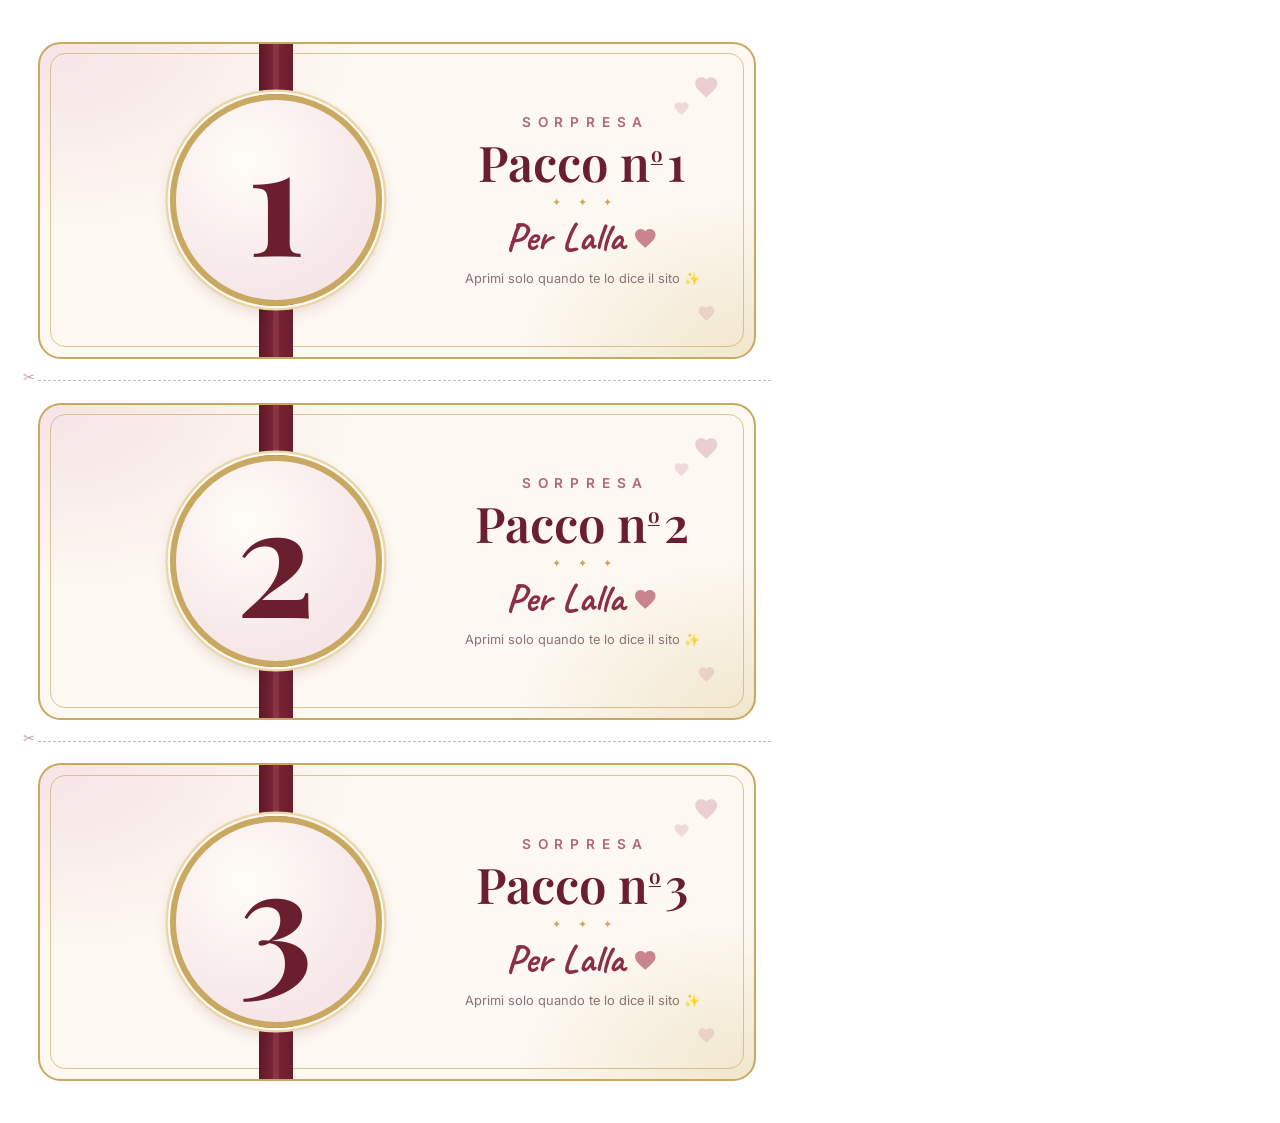
==== stampa/etichette-pacchi.html @ 2694a78d "Aggiunge le etichette stampabili per i 3 pacchi (A4) PDF pronto da stampare, anteprima PNG e sorgent" ====
<!doctype html>
<html lang="it"><head><meta charset="utf-8">
<link rel="stylesheet" href="https://fonts.googleapis.com/css2?family=Caveat:wght@600;700&family=Inter:wght@500;600&family=Playfair+Display:ital,wght@0,600;0,700;1,500&display=block">
<style>
@page { size: A4; margin: 0; }
* { box-sizing: border-box; }
html, body { margin: 0; }
body { width: 210mm; height: 297mm; padding: 11mm 10mm; display: flex; flex-direction: column; justify-content: space-between; background: #fff;
  -webkit-print-color-adjust: exact; print-color-adjust: exact; font-family: 'Inter', sans-serif; }
.cut { position: relative; height: 0; border-top: 0.35mm dashed #c9b7ba; margin: 0 -4mm; }
.cut span { position: absolute; left: 0; top: -2.6mm; font-size: 3.6mm; color: #b9a3a7; background: #fff; padding-right: 1mm; line-height: 1; }
.card { position: relative; height: 84mm; border-radius: 6mm; overflow: hidden;
  background: radial-gradient(120mm 70mm at 0% 0%, #f6e3e6 0%, transparent 70%), radial-gradient(90mm 60mm at 100% 100%, #f1e6cc 0%, transparent 70%), #fdf8f1;
  border: 0.6mm solid #c9a961; display: flex; align-items: center; }
.card::before { content: ''; position: absolute; inset: 2.6mm; border: 0.3mm solid rgba(201,169,97,.65); border-radius: 4mm; pointer-events: none; }
.ribbon { position: absolute; top: 0; bottom: 0; left: 58mm; width: 9mm; background: linear-gradient(90deg, #5e1828, #7d2537 45%, #6b1e2e); }
.ribbon::after { content: ''; position: absolute; inset: 0 3.6mm; background: rgba(255,255,255,.08); }
.medal { position: relative; z-index: 2; margin-left: 19mm; width: 87mm; height: 64mm; display: flex; align-items: center; justify-content: center; }
.medal .ring { width: 56mm; height: 56mm; border-radius: 50%; background: radial-gradient(circle at 35% 30%, #fffdf8, #f6e6e8 70%);
  border: 1.6mm solid #c9a961; box-shadow: 0 0 0 0.6mm #fdf8f1, 0 0 0 1.2mm #e8d7a8, 0 1.5mm 4mm rgba(107,30,46,.18);
  display: flex; align-items: center; justify-content: center; }
.medal .num { font-family: 'Playfair Display', Georgia, serif; font-weight: 700; font-size: 40mm; line-height: 1; color: #6b1e2e; margin-top: -3mm; }
.text { position: relative; z-index: 2; flex: 1; padding: 0 12mm 0 4mm; text-align: center; }
.kicker { font-size: 3.6mm; letter-spacing: .5em; text-transform: uppercase; color: #b06775; font-weight: 600; margin-left: .5em; }
.title { font-family: 'Playfair Display', Georgia, serif; font-weight: 600; font-size: 13mm; color: #6b1e2e; margin: 1.5mm 0 1mm; line-height: 1.05; }
.title .deg { font-size: .42em; vertical-align: .95em; text-decoration: underline; text-decoration-thickness: .06em; text-underline-offset: .12em; margin: 0 .04em 0 .02em; }
.orn { color: #c9a961; letter-spacing: .6em; font-size: 3mm; margin: 2mm 0 2.5mm .6em; }
.for { font-family: 'Caveat', cursive; font-weight: 700; font-size: 10.5mm; color: #8a2f45; line-height: 1; display: inline-flex; align-items: center; gap: 2mm; }
.for svg { width: 6.5mm; height: 6.5mm; fill: #c9848f; }
.note { font-size: 3.4mm; color: #8a7277; margin-top: 3.5mm; }
.heart { position: absolute; fill: #c9848f; opacity: .35; }
</style></head><body>
<script>
const H = '<path d="M12 21.35l-1.45-1.32C5.4 15.36 2 12.28 2 8.5 2 5.42 4.42 3 7.5 3c1.74 0 3.41.81 4.5 2.09C13.09 3.81 14.76 3 16.5 3 19.58 3 22 5.42 22 8.5c0 3.78-3.4 6.86-8.55 11.54L12 21.35z"/>';
const notes = ['Aprimi solo quando te lo dice il sito ✨', 'Aprimi solo quando te lo dice il sito ✨', 'Aprimi solo quando te lo dice il sito ✨'];
let html = '';
[1,2,3].forEach((n, i) => {
  if (i) html += '<div class="cut"><span>✂</span></div>';
  html += `<div class="card">
    <div class="ribbon"></div>
    <svg class="heart" viewBox="0 0 24 24" style="width:7mm;right:9mm;top:8mm">${H}</svg>
    <svg class="heart" viewBox="0 0 24 24" style="width:4.5mm;right:17mm;top:15mm;opacity:.25">${H}</svg>
    <svg class="heart" viewBox="0 0 24 24" style="width:5mm;right:10mm;bottom:9mm;opacity:.25">${H}</svg>
    <div class="medal"><div class="ring"><div class="num">${n}</div></div></div>
    <div class="text">
      <div class="kicker">Sorpresa</div>
      <div class="title">Pacco n<span class="deg">o</span>&#8202;${n}</div>
      <div class="orn">✦ ✦ ✦</div>
      <div class="for">Per Lalla <svg viewBox="0 0 24 24">${H}</svg></div>
      <div class="note">${notes[i]}</div>
    </div>
  </div>`;
});
document.body.innerHTML = html;
</script>
</body></html>
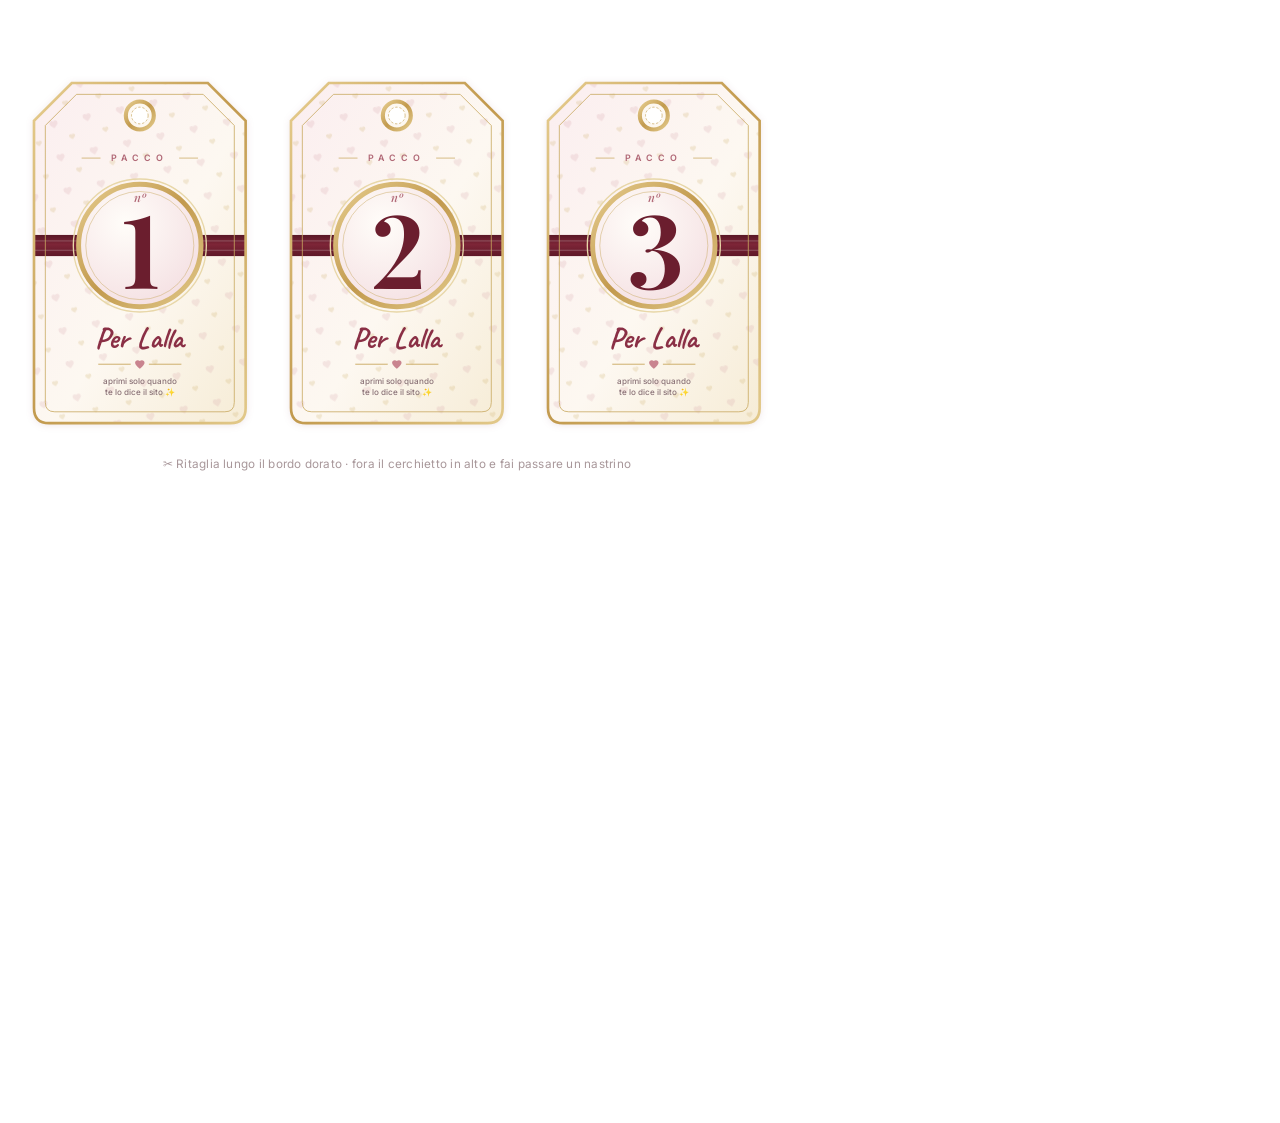
==== commit 8e375c7c: "Etichette dei pacchi: nuovo design a cartellino, più piccole Co-Authored-By: Claude Opus 5.5 <norepl" ====
--- a/stampa/etichette-pacchi.html
+++ b/stampa/etichette-pacchi.html
@@ -1,56 +1,72 @@
 <!doctype html>
 <html lang="it"><head><meta charset="utf-8">
-<link rel="stylesheet" href="https://fonts.googleapis.com/css2?family=Caveat:wght@600;700&family=Inter:wght@500;600&family=Playfair+Display:ital,wght@0,600;0,700;1,500&display=block">
+<link rel="stylesheet" href="https://fonts.googleapis.com/css2?family=Caveat:wght@600;700&family=Inter:wght@500;600&family=Playfair+Display:ital,wght@0,600;0,700;1,500;1,600&display=block">
 <style>
 @page { size: A4; margin: 0; }
 * { box-sizing: border-box; }
 html, body { margin: 0; }
-body { width: 210mm; height: 297mm; padding: 11mm 10mm; display: flex; flex-direction: column; justify-content: space-between; background: #fff;
-  -webkit-print-color-adjust: exact; print-color-adjust: exact; font-family: 'Inter', sans-serif; }
-.cut { position: relative; height: 0; border-top: 0.35mm dashed #c9b7ba; margin: 0 -4mm; }
-.cut span { position: absolute; left: 0; top: -2.6mm; font-size: 3.6mm; color: #b9a3a7; background: #fff; padding-right: 1mm; line-height: 1; }
-.card { position: relative; height: 84mm; border-radius: 6mm; overflow: hidden;
-  background: radial-gradient(120mm 70mm at 0% 0%, #f6e3e6 0%, transparent 70%), radial-gradient(90mm 60mm at 100% 100%, #f1e6cc 0%, transparent 70%), #fdf8f1;
-  border: 0.6mm solid #c9a961; display: flex; align-items: center; }
-.card::before { content: ''; position: absolute; inset: 2.6mm; border: 0.3mm solid rgba(201,169,97,.65); border-radius: 4mm; pointer-events: none; }
-.ribbon { position: absolute; top: 0; bottom: 0; left: 58mm; width: 9mm; background: linear-gradient(90deg, #5e1828, #7d2537 45%, #6b1e2e); }
-.ribbon::after { content: ''; position: absolute; inset: 0 3.6mm; background: rgba(255,255,255,.08); }
-.medal { position: relative; z-index: 2; margin-left: 19mm; width: 87mm; height: 64mm; display: flex; align-items: center; justify-content: center; }
-.medal .ring { width: 56mm; height: 56mm; border-radius: 50%; background: radial-gradient(circle at 35% 30%, #fffdf8, #f6e6e8 70%);
-  border: 1.6mm solid #c9a961; box-shadow: 0 0 0 0.6mm #fdf8f1, 0 0 0 1.2mm #e8d7a8, 0 1.5mm 4mm rgba(107,30,46,.18);
-  display: flex; align-items: center; justify-content: center; }
-.medal .num { font-family: 'Playfair Display', Georgia, serif; font-weight: 700; font-size: 40mm; line-height: 1; color: #6b1e2e; margin-top: -3mm; }
-.text { position: relative; z-index: 2; flex: 1; padding: 0 12mm 0 4mm; text-align: center; }
-.kicker { font-size: 3.6mm; letter-spacing: .5em; text-transform: uppercase; color: #b06775; font-weight: 600; margin-left: .5em; }
-.title { font-family: 'Playfair Display', Georgia, serif; font-weight: 600; font-size: 13mm; color: #6b1e2e; margin: 1.5mm 0 1mm; line-height: 1.05; }
-.title .deg { font-size: .42em; vertical-align: .95em; text-decoration: underline; text-decoration-thickness: .06em; text-underline-offset: .12em; margin: 0 .04em 0 .02em; }
-.orn { color: #c9a961; letter-spacing: .6em; font-size: 3mm; margin: 2mm 0 2.5mm .6em; }
-.for { font-family: 'Caveat', cursive; font-weight: 700; font-size: 10.5mm; color: #8a2f45; line-height: 1; display: inline-flex; align-items: center; gap: 2mm; }
-.for svg { width: 6.5mm; height: 6.5mm; fill: #c9848f; }
-.note { font-size: 3.4mm; color: #8a7277; margin-top: 3.5mm; }
-.heart { position: absolute; fill: #c9848f; opacity: .35; }
+body { width: 210mm; height: 297mm; padding-top: 22mm; background: #fff; font-family: 'Inter', sans-serif;
+  -webkit-print-color-adjust: exact; print-color-adjust: exact; }
+.row { display: flex; justify-content: center; gap: 12mm; }
+svg.tag { width: 56mm; height: 90mm; overflow: visible; filter: drop-shadow(0 .5mm 1mm rgba(107,30,46,.10)); }
+.hint { text-align: center; margin-top: 9mm; font-size: 3.1mm; color: #a8979a; letter-spacing: .02em; }
+.serif { font-family: 'Playfair Display', Georgia, serif; }
+.script { font-family: 'Caveat', cursive; }
+.num { font-variant-numeric: lining-nums; font-feature-settings: "lnum" 1; }
 </style></head><body>
+<div class="row" id="row"></div>
+<p class="hint">✂ Ritaglia lungo il bordo dorato · fora il cerchietto in alto e fai passare un nastrino</p>
 <script>
-const H = '<path d="M12 21.35l-1.45-1.32C5.4 15.36 2 12.28 2 8.5 2 5.42 4.42 3 7.5 3c1.74 0 3.41.81 4.5 2.09C13.09 3.81 14.76 3 16.5 3 19.58 3 22 5.42 22 8.5c0 3.78-3.4 6.86-8.55 11.54L12 21.35z"/>';
-const notes = ['Aprimi solo quando te lo dice il sito ✨', 'Aprimi solo quando te lo dice il sito ✨', 'Aprimi solo quando te lo dice il sito ✨'];
-let html = '';
-[1,2,3].forEach((n, i) => {
-  if (i) html += '<div class="cut"><span>✂</span></div>';
-  html += `<div class="card">
-    <div class="ribbon"></div>
-    <svg class="heart" viewBox="0 0 24 24" style="width:7mm;right:9mm;top:8mm">${H}</svg>
-    <svg class="heart" viewBox="0 0 24 24" style="width:4.5mm;right:17mm;top:15mm;opacity:.25">${H}</svg>
-    <svg class="heart" viewBox="0 0 24 24" style="width:5mm;right:10mm;bottom:9mm;opacity:.25">${H}</svg>
-    <div class="medal"><div class="ring"><div class="num">${n}</div></div></div>
-    <div class="text">
-      <div class="kicker">Sorpresa</div>
-      <div class="title">Pacco n<span class="deg">o</span>&#8202;${n}</div>
-      <div class="orn">✦ ✦ ✦</div>
-      <div class="for">Per Lalla <svg viewBox="0 0 24 24">${H}</svg></div>
-      <div class="note">${notes[i]}</div>
-    </div>
-  </div>`;
-});
-document.body.innerHTML = html;
+const W = 56, H = 90, C = 10, R = 4;
+const outer = `M${C},0 L${W-C},0 L${W},${C} L${W},${H-R} Q${W},${H} ${W-R},${H} L${R},${H} Q0,${H} 0,${H-R} L0,${C} Z`;
+const d = 3, k = 1.24;
+const inner = `M${C+k},${d} L${W-C-k},${d} L${W-d},${C+k} L${W-d},${H-d-2.5} Q${W-d},${H-d} ${W-d-2.5},${H-d} L${d+2.5},${H-d} Q${d},${H-d} ${d},${H-d-2.5} L${d},${C+k} Z`;
+const heart = 'M12 21.35l-1.45-1.32C5.4 15.36 2 12.28 2 8.5 2 5.42 4.42 3 7.5 3c1.74 0 3.41.81 4.5 2.09C13.09 3.81 14.76 3 16.5 3 19.58 3 22 5.42 22 8.5c0 3.78-3.4 6.86-8.55 11.54L12 21.35z';
+function tag(n) {
+  const id = 't' + n;
+  return `<svg class="tag" viewBox="0 0 ${W} ${H}" xmlns="http://www.w3.org/2000/svg">
+  <defs>
+    <linearGradient id="${id}bg" x1="0" y1="0" x2="1" y2="1"><stop offset="0" stop-color="#fbeef0"/><stop offset=".55" stop-color="#fdf8f1"/><stop offset="1" stop-color="#f6ecd6"/></linearGradient>
+    <radialGradient id="${id}disc" cx=".38" cy=".32" r=".75"><stop offset="0" stop-color="#fffdf9"/><stop offset="1" stop-color="#f4dfe2"/></radialGradient>
+    <linearGradient id="${id}gold" x1="0" y1="0" x2="1" y2="1"><stop offset="0" stop-color="#e6cd8f"/><stop offset=".5" stop-color="#c29a4e"/><stop offset="1" stop-color="#e2c98a"/></linearGradient>
+    <linearGradient id="${id}rib" x1="0" y1="0" x2="0" y2="1"><stop offset="0" stop-color="#5a1726"/><stop offset=".45" stop-color="#7d2537"/><stop offset="1" stop-color="#5e1828"/></linearGradient>
+    <pattern id="${id}pat" width="9" height="9" patternUnits="userSpaceOnUse" patternTransform="rotate(-12)">
+      <path d="${heart}" transform="translate(1.5 1.5) scale(.11)" fill="#c9848f" opacity=".16"/>
+      <path d="${heart}" transform="translate(6 6) scale(.08)" fill="#c9a961" opacity=".22"/>
+    </pattern>
+    <clipPath id="${id}clip"><path d="${outer}"/></clipPath>
+  </defs>
+  <path d="${outer}" fill="url(#${id}bg)"/>
+  <path d="${outer}" fill="url(#${id}pat)"/>
+  <g clip-path="url(#${id}clip)">
+    <rect x="0" y="40.2" width="${W}" height="5.6" fill="url(#${id}rib)"/>
+    <rect x="0" y="41.6" width="${W}" height=".35" fill="#fff" opacity=".18"/>
+    <rect x="0" y="44.1" width="${W}" height=".35" fill="#fff" opacity=".18"/>
+  </g>
+  <path d="${outer}" fill="none" stroke="url(#${id}gold)" stroke-width=".7"/>
+  <path d="${inner}" fill="none" stroke="#c9a961" stroke-width=".25" opacity=".85"/>
+  <!-- occhiello -->
+  <circle cx="28" cy="8.6" r="3.7" fill="#fdf8f1" stroke="url(#${id}gold)" stroke-width="1.1"/>
+  <circle cx="28" cy="8.6" r="2.2" fill="#fff" stroke="#c9a961" stroke-width=".2" stroke-dasharray=".6 .5"/>
+  <!-- intestazione -->
+  <text x="28" y="20.6" text-anchor="middle" font-family="Inter" font-weight="600" font-size="2.35" letter-spacing="1.35" fill="#b06775">PACCO</text>
+  <g fill="#c9a961" opacity=".9"><rect x="12.6" y="19.75" width="5" height=".22"/><rect x="38.4" y="19.75" width="5" height=".22"/></g>
+  <!-- medaglione -->
+  <circle cx="28" cy="43" r="17.6" fill="none" stroke="#e8d7a8" stroke-width=".35"/>
+  <circle cx="28" cy="43" r="16.2" fill="url(#${id}disc)" stroke="url(#${id}gold)" stroke-width="1.3"/>
+  <circle cx="28" cy="43" r="14.3" fill="none" stroke="#c9a961" stroke-width=".18" opacity=".7"/>
+  <text x="28" y="31.6" text-anchor="middle" class="serif" font-style="italic" font-weight="500" font-size="3.1" fill="#b06775">nº</text>
+  <text x="28.4" y="54.6" text-anchor="middle" class="serif num" font-weight="700" font-size="27" fill="#6b1e2e">${n}</text>
+  <!-- dedica -->
+  <text x="28" y="70.2" text-anchor="middle" class="script" font-weight="700" font-size="8" fill="#8a2f45">Per Lalla</text>
+  <g transform="translate(28 74.4)">
+    <rect x="-11" y="-.12" width="8.6" height=".24" fill="#c9a961"/><rect x="2.4" y="-.12" width="8.6" height=".24" fill="#c9a961"/>
+    <path d="${heart}" transform="translate(-1.5 -1.45) scale(.125)" fill="#c9848f"/>
+  </g>
+  <text x="28" y="79.6" text-anchor="middle" font-family="Inter" font-weight="500" font-size="2.15" fill="#8a7277">aprimi solo quando</text>
+  <text x="28" y="82.6" text-anchor="middle" font-family="Inter" font-weight="500" font-size="2.15" fill="#8a7277">te lo dice il sito ✨</text>
+</svg>`;
+}
+document.getElementById('row').innerHTML = [1,2,3].map(tag).join('');
 </script>
 </body></html>
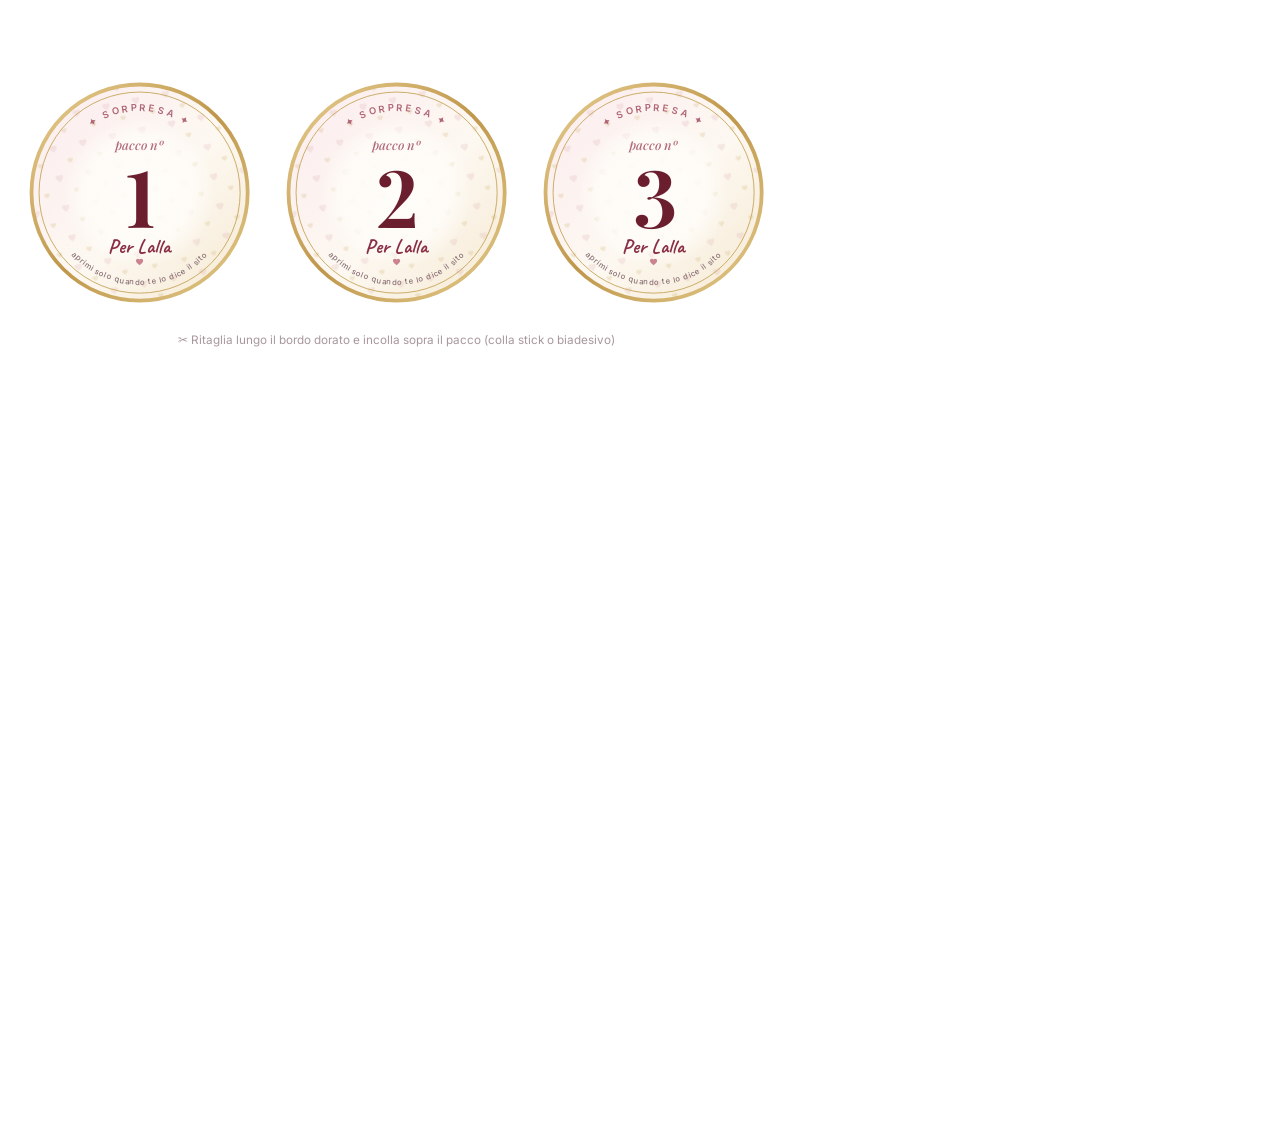
==== commit 99dcae86: "Etichette dei pacchi: bollini rotondi da incollare Co-Authored-By: Claude Opus 5.5 <noreply@anthropi" ====
--- a/stampa/etichette-pacchi.html
+++ b/stampa/etichette-pacchi.html
@@ -7,64 +7,46 @@
 html, body { margin: 0; }
 body { width: 210mm; height: 297mm; padding-top: 22mm; background: #fff; font-family: 'Inter', sans-serif;
   -webkit-print-color-adjust: exact; print-color-adjust: exact; }
-.row { display: flex; justify-content: center; gap: 12mm; }
-svg.tag { width: 56mm; height: 90mm; overflow: visible; filter: drop-shadow(0 .5mm 1mm rgba(107,30,46,.10)); }
-.hint { text-align: center; margin-top: 9mm; font-size: 3.1mm; color: #a8979a; letter-spacing: .02em; }
+.row { display: flex; justify-content: center; gap: 10mm; }
+svg.tag { width: 58mm; height: 58mm; overflow: visible; }
+.hint { text-align: center; margin-top: 8mm; font-size: 3.1mm; color: #a8979a; }
 .serif { font-family: 'Playfair Display', Georgia, serif; }
 .script { font-family: 'Caveat', cursive; }
 .num { font-variant-numeric: lining-nums; font-feature-settings: "lnum" 1; }
 </style></head><body>
 <div class="row" id="row"></div>
-<p class="hint">✂ Ritaglia lungo il bordo dorato · fora il cerchietto in alto e fai passare un nastrino</p>
+<p class="hint">✂ Ritaglia lungo il bordo dorato e incolla sopra il pacco (colla stick o biadesivo)</p>
 <script>
-const W = 56, H = 90, C = 10, R = 4;
-const outer = `M${C},0 L${W-C},0 L${W},${C} L${W},${H-R} Q${W},${H} ${W-R},${H} L${R},${H} Q0,${H} 0,${H-R} L0,${C} Z`;
-const d = 3, k = 1.24;
-const inner = `M${C+k},${d} L${W-C-k},${d} L${W-d},${C+k} L${W-d},${H-d-2.5} Q${W-d},${H-d} ${W-d-2.5},${H-d} L${d+2.5},${H-d} Q${d},${H-d} ${d},${H-d-2.5} L${d},${C+k} Z`;
+const S = 58, c = 29;
 const heart = 'M12 21.35l-1.45-1.32C5.4 15.36 2 12.28 2 8.5 2 5.42 4.42 3 7.5 3c1.74 0 3.41.81 4.5 2.09C13.09 3.81 14.76 3 16.5 3 19.58 3 22 5.42 22 8.5c0 3.78-3.4 6.86-8.55 11.54L12 21.35z';
+const arc = (r, sweep) => `M${c - r},${c} A${r},${r} 0 0 ${sweep} ${c + r},${c}`;
 function tag(n) {
   const id = 't' + n;
-  return `<svg class="tag" viewBox="0 0 ${W} ${H}" xmlns="http://www.w3.org/2000/svg">
+  return `<svg class="tag" viewBox="0 0 ${S} ${S}" xmlns="http://www.w3.org/2000/svg">
   <defs>
-    <linearGradient id="${id}bg" x1="0" y1="0" x2="1" y2="1"><stop offset="0" stop-color="#fbeef0"/><stop offset=".55" stop-color="#fdf8f1"/><stop offset="1" stop-color="#f6ecd6"/></linearGradient>
-    <radialGradient id="${id}disc" cx=".38" cy=".32" r=".75"><stop offset="0" stop-color="#fffdf9"/><stop offset="1" stop-color="#f4dfe2"/></radialGradient>
-    <linearGradient id="${id}gold" x1="0" y1="0" x2="1" y2="1"><stop offset="0" stop-color="#e6cd8f"/><stop offset=".5" stop-color="#c29a4e"/><stop offset="1" stop-color="#e2c98a"/></linearGradient>
-    <linearGradient id="${id}rib" x1="0" y1="0" x2="0" y2="1"><stop offset="0" stop-color="#5a1726"/><stop offset=".45" stop-color="#7d2537"/><stop offset="1" stop-color="#5e1828"/></linearGradient>
-    <pattern id="${id}pat" width="9" height="9" patternUnits="userSpaceOnUse" patternTransform="rotate(-12)">
-      <path d="${heart}" transform="translate(1.5 1.5) scale(.11)" fill="#c9848f" opacity=".16"/>
-      <path d="${heart}" transform="translate(6 6) scale(.08)" fill="#c9a961" opacity=".22"/>
+    <linearGradient id="${id}bg" x1="0" y1="0" x2="1" y2="1"><stop offset="0" stop-color="#fbecef"/><stop offset=".55" stop-color="#fdf8f1"/><stop offset="1" stop-color="#f5e9d2"/></linearGradient>
+    <linearGradient id="${id}gold" x1="0" y1="0" x2="1" y2="1"><stop offset="0" stop-color="#e8cf92"/><stop offset=".5" stop-color="#bf974b"/><stop offset="1" stop-color="#e4cb8c"/></linearGradient>
+    <pattern id="${id}pat" width="8" height="8" patternUnits="userSpaceOnUse" patternTransform="rotate(-12)">
+      <path d="${heart}" transform="translate(1.2 1.2) scale(.1)" fill="#c9848f" opacity=".15"/>
+      <path d="${heart}" transform="translate(5.3 5.3) scale(.075)" fill="#c9a961" opacity=".22"/>
     </pattern>
-    <clipPath id="${id}clip"><path d="${outer}"/></clipPath>
+    <radialGradient id="${id}glow"><stop offset="0" stop-color="#fffdf9" stop-opacity=".95"/><stop offset=".7" stop-color="#fffdf9" stop-opacity=".8"/><stop offset="1" stop-color="#fffdf9" stop-opacity="0"/></radialGradient>
+    <path id="${id}top" d="${arc(21.6, 1)}"/>
+    <path id="${id}bot" d="${arc(24.4, 0)}"/>
   </defs>
-  <path d="${outer}" fill="url(#${id}bg)"/>
-  <path d="${outer}" fill="url(#${id}pat)"/>
-  <g clip-path="url(#${id}clip)">
-    <rect x="0" y="40.2" width="${W}" height="5.6" fill="url(#${id}rib)"/>
-    <rect x="0" y="41.6" width="${W}" height=".35" fill="#fff" opacity=".18"/>
-    <rect x="0" y="44.1" width="${W}" height=".35" fill="#fff" opacity=".18"/>
-  </g>
-  <path d="${outer}" fill="none" stroke="url(#${id}gold)" stroke-width=".7"/>
-  <path d="${inner}" fill="none" stroke="#c9a961" stroke-width=".25" opacity=".85"/>
-  <!-- occhiello -->
-  <circle cx="28" cy="8.6" r="3.7" fill="#fdf8f1" stroke="url(#${id}gold)" stroke-width="1.1"/>
-  <circle cx="28" cy="8.6" r="2.2" fill="#fff" stroke="#c9a961" stroke-width=".2" stroke-dasharray=".6 .5"/>
-  <!-- intestazione -->
-  <text x="28" y="20.6" text-anchor="middle" font-family="Inter" font-weight="600" font-size="2.35" letter-spacing="1.35" fill="#b06775">PACCO</text>
-  <g fill="#c9a961" opacity=".9"><rect x="12.6" y="19.75" width="5" height=".22"/><rect x="38.4" y="19.75" width="5" height=".22"/></g>
-  <!-- medaglione -->
-  <circle cx="28" cy="43" r="17.6" fill="none" stroke="#e8d7a8" stroke-width=".35"/>
-  <circle cx="28" cy="43" r="16.2" fill="url(#${id}disc)" stroke="url(#${id}gold)" stroke-width="1.3"/>
-  <circle cx="28" cy="43" r="14.3" fill="none" stroke="#c9a961" stroke-width=".18" opacity=".7"/>
-  <text x="28" y="31.6" text-anchor="middle" class="serif" font-style="italic" font-weight="500" font-size="3.1" fill="#b06775">nº</text>
-  <text x="28.4" y="54.6" text-anchor="middle" class="serif num" font-weight="700" font-size="27" fill="#6b1e2e">${n}</text>
-  <!-- dedica -->
-  <text x="28" y="70.2" text-anchor="middle" class="script" font-weight="700" font-size="8" fill="#8a2f45">Per Lalla</text>
-  <g transform="translate(28 74.4)">
-    <rect x="-11" y="-.12" width="8.6" height=".24" fill="#c9a961"/><rect x="2.4" y="-.12" width="8.6" height=".24" fill="#c9a961"/>
-    <path d="${heart}" transform="translate(-1.5 -1.45) scale(.125)" fill="#c9848f"/>
-  </g>
-  <text x="28" y="79.6" text-anchor="middle" font-family="Inter" font-weight="500" font-size="2.15" fill="#8a7277">aprimi solo quando</text>
-  <text x="28" y="82.6" text-anchor="middle" font-family="Inter" font-weight="500" font-size="2.15" fill="#8a7277">te lo dice il sito ✨</text>
+  <circle cx="${c}" cy="${c}" r="28.6" fill="url(#${id}bg)"/>
+  <circle cx="${c}" cy="${c}" r="28.6" fill="url(#${id}pat)"/>
+  <circle cx="${c}" cy="${c}" r="28.6" fill="none" stroke="url(#${id}gold)" stroke-width="1"/>
+  <circle cx="${c}" cy="${c}" r="26.6" fill="none" stroke="#c9a961" stroke-width=".25"/>
+  <circle cx="${c}" cy="${c}" r="20" fill="url(#${id}glow)"/>
+  <text font-family="Inter" font-weight="600" font-size="2.5" letter-spacing=".75" fill="#b06775">
+    <textPath href="#${id}top" startOffset="50%" text-anchor="middle">✦ SORPRESA ✦</textPath></text>
+  <text font-family="Inter" font-weight="500" font-size="2.05" letter-spacing=".15" fill="#8a7277">
+    <textPath href="#${id}bot" startOffset="50%" text-anchor="middle">aprimi solo quando te lo dice il sito</textPath></text>
+  <text x="${c}" y="17.6" text-anchor="middle" class="serif" font-style="italic" font-weight="500" font-size="3.4" fill="#b06775">pacco nº</text>
+  <text x="${c + .3}" y="38.4" text-anchor="middle" class="serif num" font-weight="700" font-size="21" fill="#6b1e2e">${n}</text>
+  <text x="${c}" y="45" text-anchor="middle" class="script" font-weight="700" font-size="5.4" fill="#8a2f45">Per Lalla</text>
+  <path d="${heart}" transform="translate(${c - 1.15} 46.2) scale(.095)" fill="#c9848f"/>
 </svg>`;
 }
 document.getElementById('row').innerHTML = [1,2,3].map(tag).join('');
